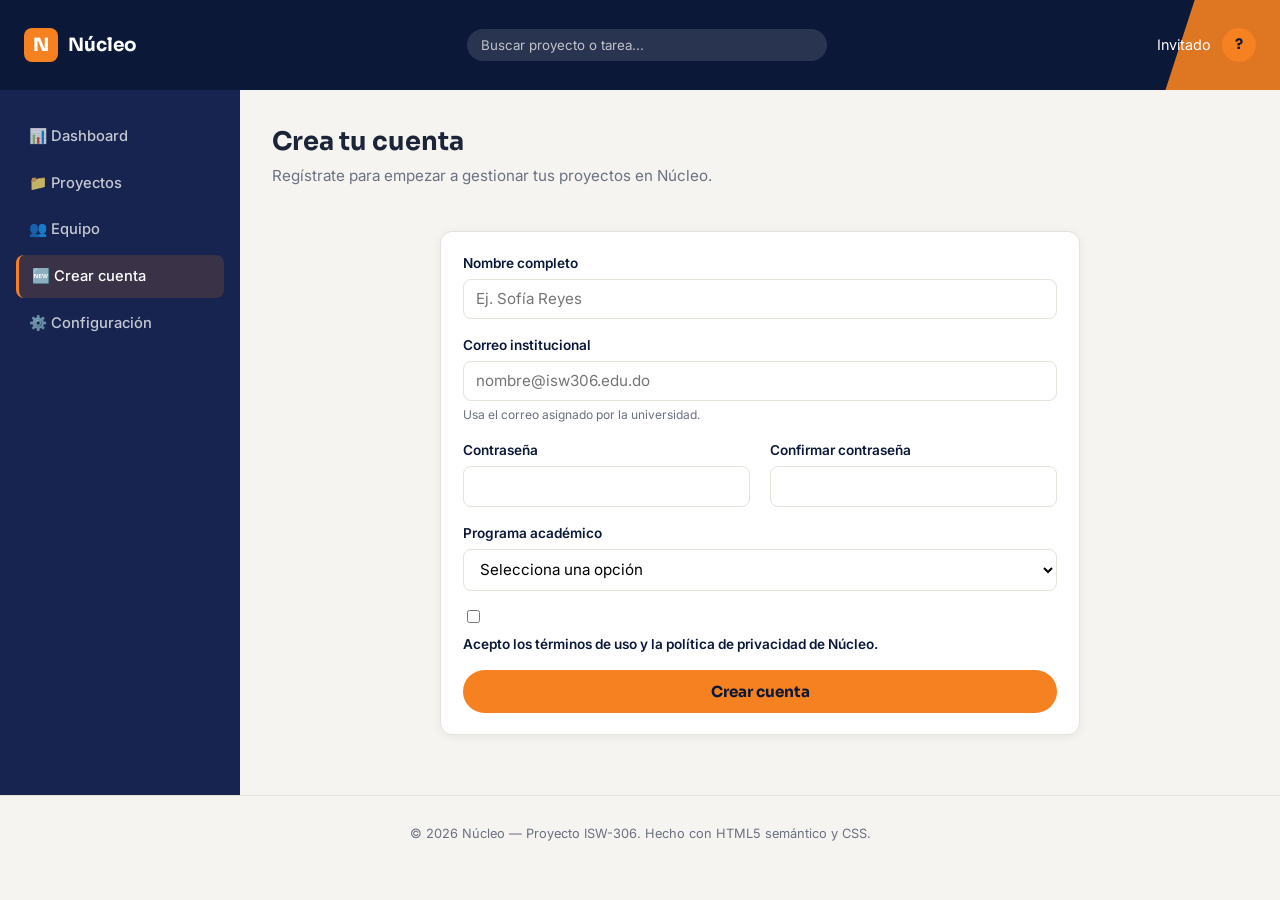
==== registro.html @ 50b62698 "feat: formulario de registro de usuarios" ====
<!DOCTYPE html>
<html lang="es">
<head>
  <meta charset="UTF-8" />
  <meta name="viewport" content="width=device-width, initial-scale=1.0" />
  <title>Núcleo — Crear cuenta</title>
  <link rel="stylesheet" href="css/styles.css" />
</head>
<body>

  <div class="app-shell">

    <header class="app-header">
      <div class="brand">
        <span class="brand-mark">N</span>
        <span class="brand-text">Núcleo</span>
      </div>
      <div class="header-search">
        <input type="search" placeholder="Buscar proyecto o tarea..." />
      </div>
      <div class="header-user">
        <span>Invitado</span>
        <div class="avatar">?</div>
      </div>
    </header>

    <nav class="app-nav" aria-label="Navegación principal">
      <ul>
        <li><a href="index.html">📊 Dashboard</a></li>
        <li><a href="#">📁 Proyectos</a></li>
        <li><a href="#">👥 Equipo</a></li>
        <li><a href="registro.html" aria-current="page">🆕 Crear cuenta</a></li>
        <li><a href="#">⚙️ Configuración</a></li>
      </ul>
    </nav>

    <main class="app-main">
      <div>
        <h1 class="page-title">Crea tu cuenta</h1>
        <p class="page-subtitle">Regístrate para empezar a gestionar tus proyectos en Núcleo.</p>
      </div>

      <section class="register-wrapper panel" aria-label="Formulario de registro">
        <form class="form-grid" novalidate>

          <div class="field full">
            <label for="nombre">Nombre completo</label>
            <input type="text" id="nombre" name="nombre" placeholder="Ej. Sofía Reyes" required />
          </div>

          <div class="field full">
            <label for="correo">Correo institucional</label>
            <input type="email" id="correo" name="correo" placeholder="nombre@isw306.edu.do" required />
            <small>Usa el correo asignado por la universidad.</small>
          </div>

          <div class="field">
            <label for="password">Contraseña</label>
            <input type="password" id="password" name="password" minlength="8" required />
          </div>

          <div class="field">
            <label for="password2">Confirmar contraseña</label>
            <input type="password" id="password2" name="password2" minlength="8" required />
          </div>

          <div class="field full">
            <label for="carrera">Programa académico</label>
            <select id="carrera" name="carrera" required>
              <option value="" disabled selected>Selecciona una opción</option>
              <option value="isw">Ingeniería de Software</option>
              <option value="sistemas">Ingeniería de Sistemas</option>
              <option value="redes">Redes y Telecomunicaciones</option>
              <option value="datos">Ciencia de Datos</option>
            </select>
          </div>

          <div class="field full checkbox-field">
            <input type="checkbox" id="terminos" name="terminos" required />
            <label for="terminos">Acepto los términos de uso y la política de privacidad de Núcleo.</label>
          </div>

          <div class="field full">
            <button type="submit" class="btn-primary">Crear cuenta</button>
          </div>

        </form>
      </section>
    </main>

    <footer class="app-footer">
      <p>&copy; 2026 Núcleo — Proyecto ISW-306. Hecho con HTML5 semántico y CSS.</p>
    </footer>

  </div>

</body>
</html>
---- css/styles.css ----
/* =========================================================
   NÚCLEO — Estilos generales
   Paleta institucional: #0b1838 (marino) / #F68121 (naranja)
   ========================================================= */

@import url('https://fonts.googleapis.com/css2?family=Sora:wght@600;700;800&family=Inter:wght@400;500;600&family=JetBrains+Mono:wght@500&display=swap');

:root {
  --color-primary: #0b1838;
  --color-primary-light: #16244f;
  --color-accent: #f68121;
  --color-accent-dark: #d96c10;
  --color-bg: #f5f4f1;
  --color-surface: #ffffff;
  --color-border: #e5e2da;
  --color-text: #1c2438;
  --color-text-muted: #6b7180;

  --font-display: 'Sora', sans-serif;
  --font-body: 'Inter', sans-serif;
  --font-mono: 'JetBrains Mono', monospace;

  --radius: 12px;
  --shadow: 0 2px 10px rgba(11, 24, 56, 0.06);
}

* { box-sizing: border-box; }

body {
  margin: 0;
  font-family: var(--font-body);
  background: var(--color-bg);
  color: var(--color-text);
  line-height: 1.5;
}

h1, h2, h3 { font-family: var(--font-display); margin: 0; }

a { color: inherit; text-decoration: none; }

img { max-width: 100%; display: block; }

/* ---------- Layout general ---------- */

.app-shell {
  display: grid;
  grid-template-columns: 240px 1fr;
  min-height: 100vh;
}

/* ---------- Header ---------- */

.app-header {
  grid-column: 1 / -1;
  display: flex;
  align-items: center;
  justify-content: space-between;
  background: var(--color-primary);
  color: #fff;
  padding: 0.9rem 1.5rem;
  position: relative;
  overflow: hidden;
}

.app-header::after {
  content: "";
  position: absolute;
  top: 0; right: -40px;
  width: 140px; height: 100%;
  background: var(--color-accent);
  transform: skewX(-18deg);
  opacity: 0.9;
}

.brand {
  display: flex;
  align-items: center;
  gap: 0.6rem;
  font-family: var(--font-display);
  font-weight: 700;
  font-size: 1.15rem;
  z-index: 1;
}

.brand-mark {
  width: 34px; height: 34px;
  border-radius: 8px;
  background: var(--color-accent);
  display: flex; align-items: center; justify-content: center;
  font-weight: 800;
}

.header-search {
  flex: 1;
  max-width: 360px;
  margin: 0 1.5rem;
  z-index: 1;
}

.header-search input {
  width: 100%;
  padding: 0.5rem 0.9rem;
  border-radius: 999px;
  border: none;
  background: rgba(255,255,255,0.12);
  color: #fff;
  font-family: var(--font-body);
}

.header-search input::placeholder { color: rgba(255,255,255,0.7); }

.header-user {
  display: flex;
  align-items: center;
  gap: 0.7rem;
  z-index: 1;
  font-size: 0.9rem;
}

.avatar {
  width: 34px; height: 34px;
  border-radius: 50%;
  background: var(--color-accent);
  display: flex; align-items: center; justify-content: center;
  font-family: var(--font-display);
  font-weight: 700;
  color: var(--color-primary);
}

/* ---------- Nav lateral ---------- */

.app-nav {
  background: var(--color-primary-light);
  padding: 1.5rem 1rem;
}

.app-nav ul {
  list-style: none;
  margin: 0; padding: 0;
  display: flex;
  flex-direction: column;
  gap: 0.25rem;
}

.app-nav a {
  display: flex;
  align-items: center;
  gap: 0.7rem;
  color: rgba(255,255,255,0.75);
  padding: 0.65rem 0.8rem;
  border-radius: 8px;
  font-size: 0.92rem;
  font-weight: 500;
  transition: background 0.15s ease, color 0.15s ease;
}

.app-nav a:hover,
.app-nav a[aria-current="page"] {
  background: rgba(246, 129, 33, 0.16);
  color: #fff;
}

.app-nav a[aria-current="page"] {
  border-left: 3px solid var(--color-accent);
}

/* ---------- Main / contenido ---------- */

.app-main {
  padding: 2rem;
  display: flex;
  flex-direction: column;
  gap: 1.75rem;
}

.page-title {
  font-size: 1.6rem;
}

.page-subtitle {
  color: var(--color-text-muted);
  margin-top: 0.25rem;
  font-size: 0.95rem;
}

/* Tarjetas de estadísticas */

.stats-grid {
  display: grid;
  grid-template-columns: repeat(4, 1fr);
  gap: 1rem;
}

.stat-card {
  background: var(--color-surface);
  border: 1px solid var(--color-border);
  border-radius: var(--radius);
  padding: 1.1rem 1.2rem;
  box-shadow: var(--shadow);
}

.stat-card .label {
  font-size: 0.8rem;
  color: var(--color-text-muted);
  text-transform: uppercase;
  letter-spacing: 0.04em;
  font-family: var(--font-mono);
}

.stat-card .value {
  font-family: var(--font-display);
  font-size: 1.8rem;
  font-weight: 700;
  margin-top: 0.3rem;
  color: var(--color-primary);
}

.stat-card .value.accent { color: var(--color-accent-dark); }

/* Contenido dividido: proyectos + aside */

.content-split {
  display: grid;
  grid-template-columns: 2fr 1fr;
  gap: 1.5rem;
  align-items: start;
}

.panel {
  background: var(--color-surface);
  border: 1px solid var(--color-border);
  border-radius: var(--radius);
  box-shadow: var(--shadow);
  padding: 1.3rem 1.4rem;
}

.panel h2 {
  font-size: 1.05rem;
  margin-bottom: 1rem;
}

.project-row {
  display: flex;
  align-items: center;
  justify-content: space-between;
  padding: 0.7rem 0;
  border-bottom: 1px solid var(--color-border);
}

.project-row:last-child { border-bottom: none; }

.project-name { font-weight: 600; font-size: 0.95rem; }
.project-meta { font-size: 0.78rem; color: var(--color-text-muted); font-family: var(--font-mono); }

.progress-track {
  width: 120px;
  height: 6px;
  border-radius: 999px;
  background: var(--color-border);
  overflow: hidden;
}

.progress-fill {
  height: 100%;
  background: var(--color-accent);
  border-radius: 999px;
}

/* Aside: próximas entregas */

.deadline-list { list-style: none; margin: 0; padding: 0; }

.deadline-item {
  display: flex;
  gap: 0.75rem;
  padding: 0.6rem 0;
  border-bottom: 1px dashed var(--color-border);
}

.deadline-item:last-child { border-bottom: none; }

.deadline-date {
  font-family: var(--font-mono);
  font-size: 0.75rem;
  background: rgba(246,129,33,0.12);
  color: var(--color-accent-dark);
  padding: 0.2rem 0.5rem;
  border-radius: 6px;
  height: fit-content;
  white-space: nowrap;
}

/* ---------- Footer ---------- */

.app-footer {
  grid-column: 1 / -1;
  text-align: center;
  padding: 1rem;
  font-size: 0.8rem;
  color: var(--color-text-muted);
  border-top: 1px solid var(--color-border);
}

/* =========================================================
   Formulario de registro
   ========================================================= */

.register-wrapper {
  max-width: 640px;
  margin: 0 auto;
  width: 100%;
}

.form-grid {
  display: grid;
  grid-template-columns: 1fr 1fr;
  gap: 1rem 1.2rem;
}

.field { display: flex; flex-direction: column; gap: 0.35rem; }
.field.full { grid-column: 1 / -1; }

.field label {
  font-size: 0.85rem;
  font-weight: 600;
  color: var(--color-primary);
}

.field input,
.field select {
  padding: 0.6rem 0.75rem;
  border: 1px solid var(--color-border);
  border-radius: 8px;
  font-family: var(--font-body);
  font-size: 0.95rem;
  background: var(--color-surface);
}

.field input:focus,
.field select:focus {
  outline: 2px solid var(--color-accent);
  outline-offset: 1px;
  border-color: var(--color-accent);
}

.field small { color: var(--color-text-muted); font-size: 0.75rem; }

.checkbox-field {
  display: flex;
  align-items: flex-start;
  gap: 0.5rem;
  font-size: 0.85rem;
  color: var(--color-text-muted);
}

.btn-primary {
  background: var(--color-accent);
  color: var(--color-primary);
  border: none;
  padding: 0.75rem 1.4rem;
  border-radius: 999px;
  font-family: var(--font-display);
  font-weight: 700;
  font-size: 0.95rem;
  cursor: pointer;
  transition: transform 0.12s ease, background 0.12s ease;
}

.btn-primary:hover { background: var(--color-accent-dark); }
.btn-primary:active { transform: scale(0.98); }

/* =========================================================
   Responsive — Media Queries
   ========================================================= */

@media (max-width: 960px) {
  .stats-grid { grid-template-columns: repeat(2, 1fr); }
  .content-split { grid-template-columns: 1fr; }
}

@media (max-width: 760px) {
  .app-shell { grid-template-columns: 1fr; }

  .app-nav {
    order: 3;
  }

  .app-nav ul {
    flex-direction: row;
    overflow-x: auto;
    gap: 0.4rem;
  }

  .app-nav a { white-space: nowrap; }

  .header-search { display: none; }

  .app-main { padding: 1.25rem; }

  .form-grid { grid-template-columns: 1fr; }
}

@media (max-width: 480px) {
  .stats-grid { grid-template-columns: 1fr; }
  .brand span.brand-text { display: none; }
}
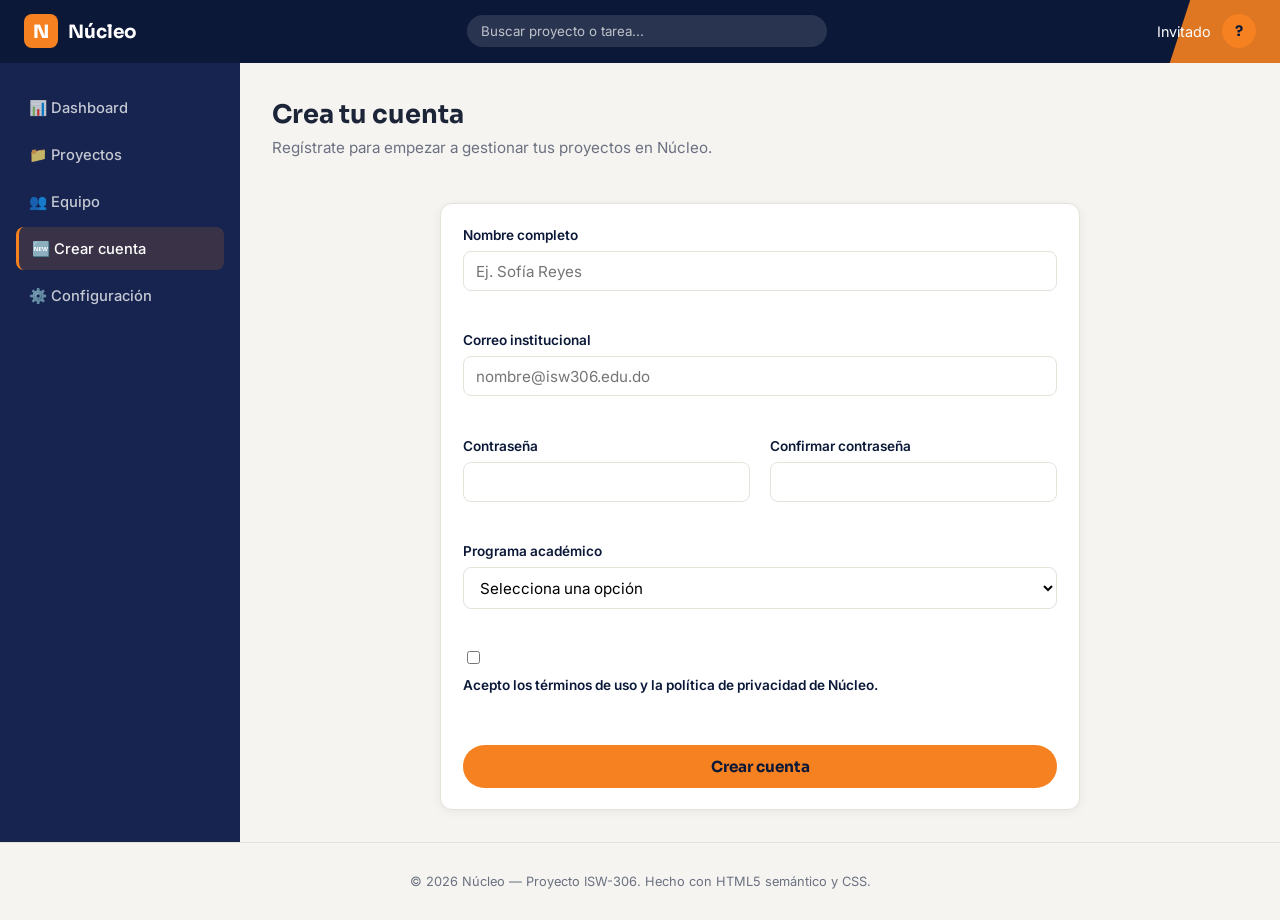
==== commit 5f067868: "feat: estructura de formulario con fieldset y mensajes de error" ====
--- a/registro.html
+++ b/registro.html
@@ -41,30 +41,38 @@
       </div>
 
       <section class="register-wrapper panel" aria-label="Formulario de registro">
-        <form class="form-grid" novalidate>
 
-          <div class="field full">
+        <div id="mensaje-exito" class="alert alert-success" hidden role="status">
+          ✅ Cuenta creada correctamente. ¡Bienvenido/a!
+        </div>
+
+        <form id="formulario-registro" class="form-grid" novalidate>
+
+          <fieldset class="field full">
             <label for="nombre">Nombre completo</label>
             <input type="text" id="nombre" name="nombre" placeholder="Ej. Sofía Reyes" required />
-          </div>
+            <span class="error-msg" id="error-nombre"></span>
+          </fieldset>
 
-          <div class="field full">
+          <fieldset class="field full">
             <label for="correo">Correo institucional</label>
             <input type="email" id="correo" name="correo" placeholder="nombre@isw306.edu.do" required />
-            <small>Usa el correo asignado por la universidad.</small>
-          </div>
+            <span class="error-msg" id="error-correo"></span>
+          </fieldset>
 
-          <div class="field">
+          <fieldset class="field">
             <label for="password">Contraseña</label>
             <input type="password" id="password" name="password" minlength="8" required />
-          </div>
+            <span class="error-msg" id="error-password"></span>
+          </fieldset>
 
-          <div class="field">
+          <fieldset class="field">
             <label for="password2">Confirmar contraseña</label>
             <input type="password" id="password2" name="password2" minlength="8" required />
-          </div>
+            <span class="error-msg" id="error-password2"></span>
+          </fieldset>
 
-          <div class="field full">
+          <fieldset class="field full">
             <label for="carrera">Programa académico</label>
             <select id="carrera" name="carrera" required>
               <option value="" disabled selected>Selecciona una opción</option>
@@ -73,12 +81,14 @@
               <option value="redes">Redes y Telecomunicaciones</option>
               <option value="datos">Ciencia de Datos</option>
             </select>
-          </div>
+            <span class="error-msg" id="error-carrera"></span>
+          </fieldset>
 
-          <div class="field full checkbox-field">
+          <fieldset class="field full checkbox-field">
             <input type="checkbox" id="terminos" name="terminos" required />
             <label for="terminos">Acepto los términos de uso y la política de privacidad de Núcleo.</label>
-          </div>
+          </fieldset>
+          <span class="error-msg full" id="error-terminos"></span>
 
           <div class="field full">
             <button type="submit" class="btn-primary">Crear cuenta</button>
@@ -94,5 +104,6 @@
 
   </div>
 
+  <script src="js/registro.js"></script>
 </body>
 </html>
--- a/css/styles.css
+++ b/css/styles.css
@@ -404,3 +404,45 @@
   .stats-grid { grid-template-columns: 1fr; }
   .brand span.brand-text { display: none; }
 }
+
+/* =========================================================
+   Validación de formularios (Etapa 2)
+   ========================================================= */
+
+.field {
+  border: none;
+  padding: 0;
+  margin: 0;
+}
+
+.field.full { grid-column: 1 / -1; }
+
+.error-msg {
+  min-height: 1.1rem;
+  font-size: 0.78rem;
+  color: #c0392b;
+}
+
+.field input.invalid,
+.field select.invalid {
+  border-color: #c0392b;
+  outline-color: #c0392b;
+}
+
+.field input.valid,
+.field select.valid {
+  border-color: #2f9e63;
+}
+
+.alert {
+  padding: 0.75rem 1rem;
+  border-radius: 8px;
+  font-size: 0.9rem;
+  margin-bottom: 1rem;
+}
+
+.alert-success {
+  background: rgba(47, 158, 99, 0.12);
+  color: #1f7a4d;
+  border: 1px solid rgba(47, 158, 99, 0.3);
+}
